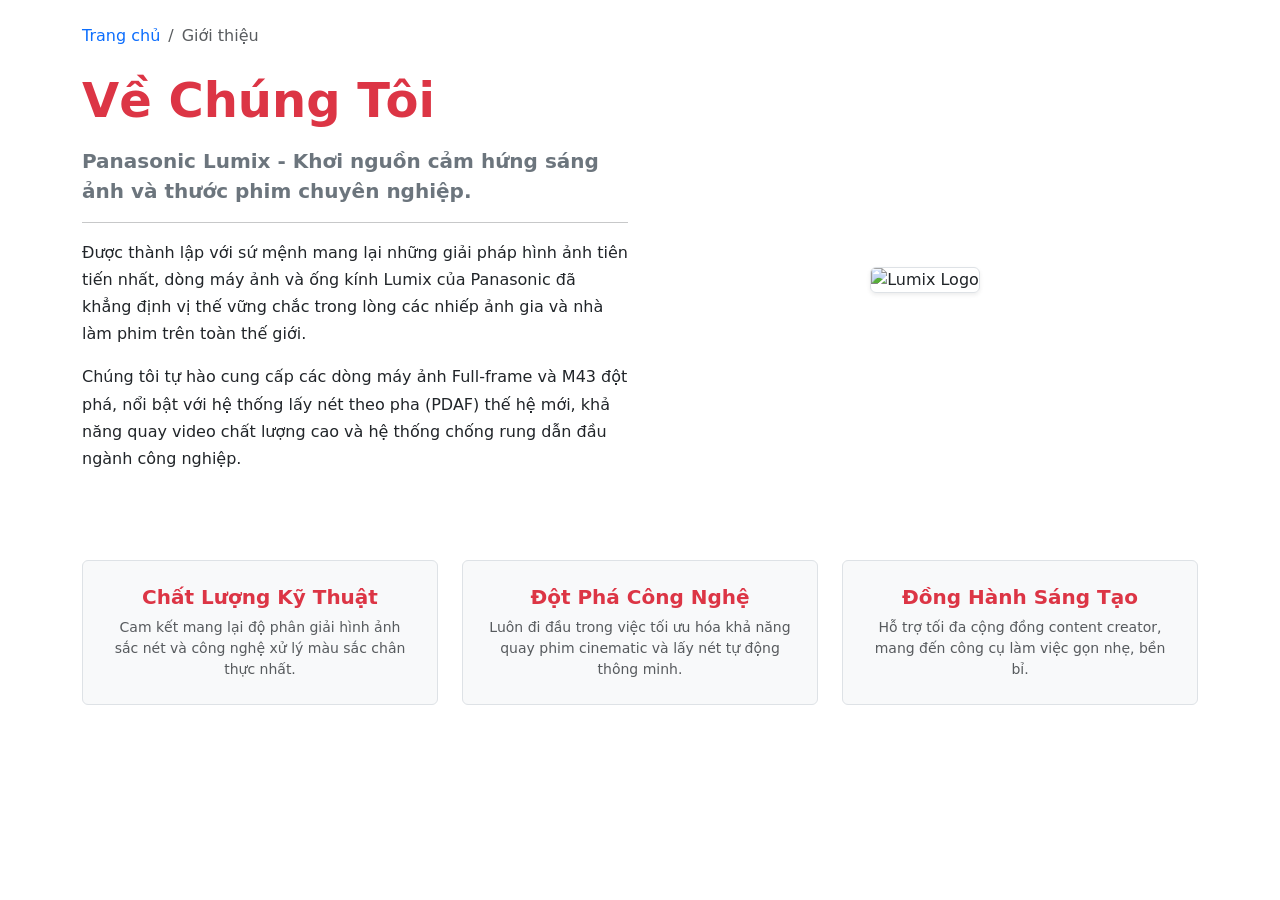
==== html/gioi-thieu.html @ 6b21265f "uppppp" ====
<!DOCTYPE html>
<html lang="vi">
<head>
    <title>Giới thiệu - KaWaSaKi</title>
    <meta charset="UTF-8">
    <meta name="viewport" content="width=device-width, initial-scale=1.0">
    
    <link href="https://cdn.jsdelivr.net/npm/bootstrap@5.3.8/dist/css/bootstrap.min.css" rel="stylesheet">
    <script src="https://cdn.jsdelivr.net/npm/bootstrap@5.3.8/dist/js/bootstrap.bundle.min.js"></script>
    
    <script src="../js/script.js"></script>
    <link rel="stylesheet" href="../css/style.css">
</head>

<body>
    <div class="container mt-4">
        <nav aria-label="breadcrumb">
            <ol class="breadcrumb">
                <li class="breadcrumb-item"><a href="../index.html" class="text-decoration-none">Trang chủ</a></li>
                <li class="breadcrumb-item active" aria-current="page">Giới thiệu</li>
            </ol>
        </nav>

        <div class="row mt-4 align-items-center">
            <div class="col-md-6">
                <h1 class="fw-bolder text-danger display-5 mb-3">Về Chúng Tôi</h1>
                <p class="lead fw-semibold text-secondary">Panasonic Lumix - Khơi nguồn cảm hứng sáng ảnh và thước phim chuyên nghiệp.</p>
                <hr>
                <p class="text-justify" style="line-height: 1.7;">
                    Được thành lập với sứ mệnh mang lại những giải pháp hình ảnh tiên tiến nhất, dòng máy ảnh và ống kính Lumix của Panasonic đã khẳng định vị thế vững chắc trong lòng các nhiếp ảnh gia và nhà làm phim trên toàn thế giới. 
                </p>
                <p class="text-justify" style="line-height: 1.7;">
                    Chúng tôi tự hào cung cấp các dòng máy ảnh Full-frame và M43 đột phá, nổi bật với hệ thống lấy nét theo pha (PDAF) thế hệ mới, khả năng quay video chất lượng cao và hệ thống chống rung dẫn đầu ngành công nghiệp.
                </p>
            </div>
            <div class="col-md-6 text-center">
                <img src="../assets/logo.jpg" class="img-fluid rounded shadow-sm border" alt="Lumix Logo" style="max-height: 350px; object-fit: cover;">
            </div>
        </div>

        <div class="row mt-5 g-4 text-center">
            <div class="col-sm-4">
                <div class="p-4 border rounded bg-light">
                    <h5 class="fw-bold text-danger">Chất Lượng Kỹ Thuật</h5>
                    <p class="small text-muted m-0">Cam kết mang lại độ phân giải hình ảnh sắc nét và công nghệ xử lý màu sắc chân thực nhất.</p>
                </div>
            </div>
            <div class="col-sm-4">
                <div class="p-4 border rounded bg-light">
                    <h5 class="fw-bold text-danger">Đột Phá Công Nghệ</h5>
                    <p class="small text-muted m-0">Luôn đi đầu trong việc tối ưu hóa khả năng quay phim cinematic và lấy nét tự động thông minh.</p>
                </div>
            </div>
            <div class="col-sm-4">
                <div class="p-4 border rounded bg-light">
                    <h5 class="fw-bold text-danger">Đồng Hành Sáng Tạo</h5>
                    <p class="small text-muted m-0">Hỗ trợ tối đa cộng đồng content creator, mang đến công cụ làm việc gọn nhẹ, bền bỉ.</p>
                </div>
            </div>
        </div>
    </div>
</body>
</html>
---- css/style.css ----
/* ==========================================
   PHẦN STYLE HEADER NÂNG CẤP (GIỐNG MẪU)
   ========================================== */
.top-bar {
    background-color: #111111;
    font-size: 13px;
    border-bottom: 1px solid #222222;
}

.hot-news-badge {
    background-color: #ff0000;
    color: white;
    padding: 3px 8px;
    font-weight: bold;
    border-radius: 4px;
    text-transform: uppercase;
}

.main-header {
    background-color: #1a1a1a;
    padding: 20px 0;
}

.search-box-group .form-control {
    background-color: #333333;
    border: none;
    color: white;
    border-top-left-radius: 4px;
    border-bottom-left-radius: 4px;
}

.search-box-group .form-control::placeholder {
    color: #888888;
}

.search-box-group .btn {
    background-color: #333333;
    border: none;
    color: #cccccc;
    border-top-right-radius: 4px;
    border-bottom-right-radius: 4px;
}

.search-box-group .btn:hover {
    background-color: #444444;
    color: white;
}

.cart-box {
    color: white;
    text-decoration: none;
    position: relative;
    display: inline-flex;
    align-items: center;
    gap: 10px;
}

.cart-icon-wrapper {
    position: relative;
}

.cart-badge {
    position: absolute;
    top: -8px;
    right: -8px;
    background-color: #ff0000;
    color: white;
    font-size: 11px;
    font-weight: bold;
    border-radius: 50%;
    width: 18px;
    height: 18px;
    display: flex;
    align-items: center;
    justify-content: center;
}

/* Định dạng lưới sản phẩm tinh chỉnh */
.object-fit-contain {
    object-fit: contain;
}
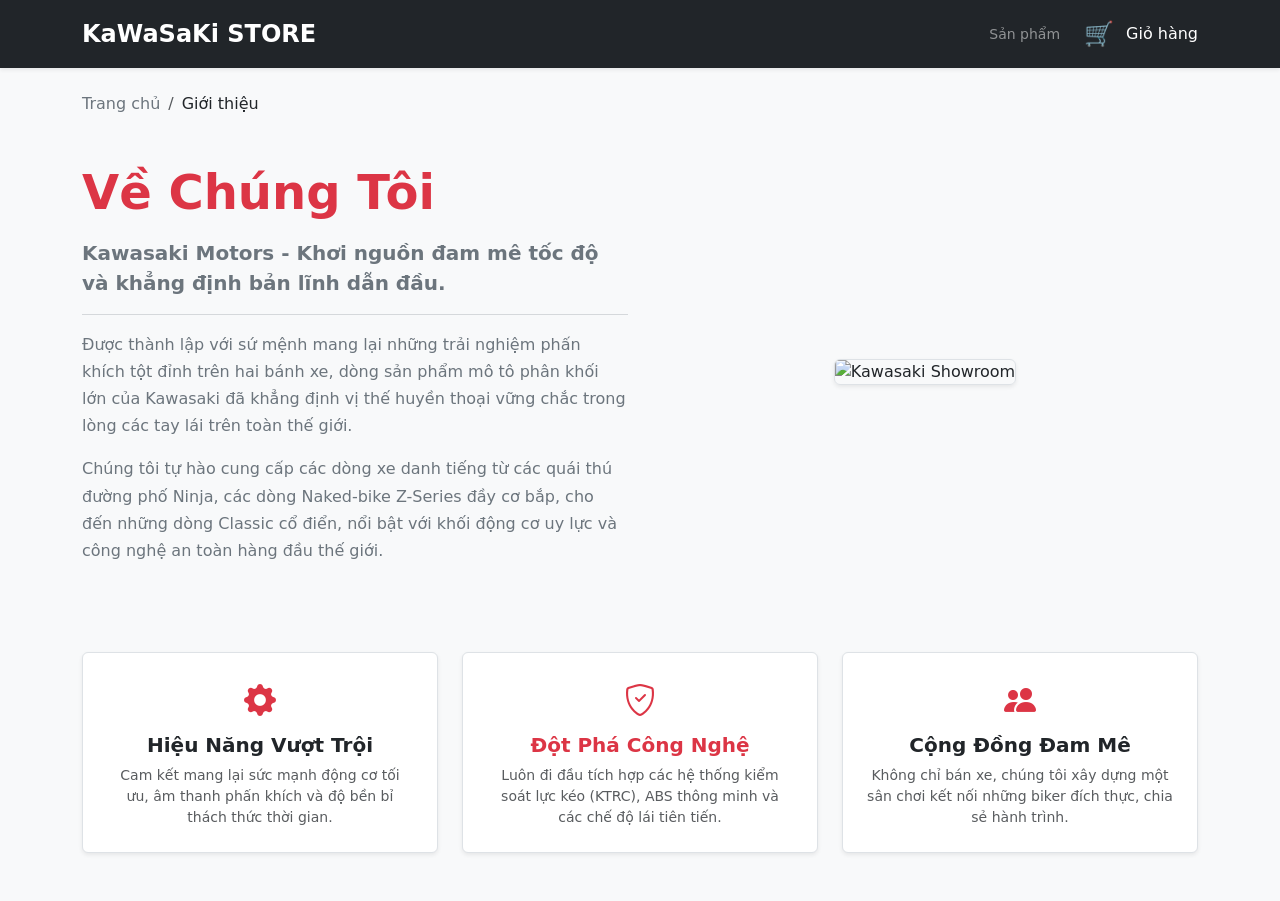
==== commit a0fba083: "upp" ====
--- a/html/gioi-thieu.html
+++ b/html/gioi-thieu.html
@@ -1,60 +1,79 @@
 <!DOCTYPE html>
 <html lang="vi">
 <head>
-    <title>Giới thiệu - KaWaSaKi</title>
+    <title>Giới thiệu - KaWaSaKi Store</title>
     <meta charset="UTF-8">
     <meta name="viewport" content="width=device-width, initial-scale=1.0">
     
-    <link href="https://cdn.jsdelivr.net/npm/bootstrap@5.3.8/dist/css/bootstrap.min.css" rel="stylesheet">
-    <script src="https://cdn.jsdelivr.net/npm/bootstrap@5.3.8/dist/js/bootstrap.bundle.min.js"></script>
+    <link href="https://cdn.jsdelivr.net/npm/bootstrap@5.3.3/dist/css/bootstrap.min.css" rel="stylesheet">
+    <link href="https://cdn.jsdelivr.net/npm/bootstrap-icons@1.11.3/font/bootstrap-icons.min.css" rel="stylesheet">
     
     <script src="../js/script.js"></script>
     <link rel="stylesheet" href="../css/style.css">
+    <script src="https://cdn.jsdelivr.net/npm/bootstrap@5.3.3/dist/js/bootstrap.bundle.min.js"></script>
 </head>
+<body class="bg-light">
 
-<body>
-    <div class="container mt-4">
+    <header class="bg-dark text-white py-3 shadow-sm">
+        <div class="container d-flex justify-content-between align-items-center">
+            <a href="../index.html" class="text-white text-decoration-none d-flex align-items-center gap-2">
+                <span class="fs-4 fw-bold tracking-wide">KaWaSaKi STORE</span>
+            </a>
+            <div class="d-flex align-items-center gap-4">
+                <a href="san-pham.html" class="text-white-50 text-decoration-none small">Sản phẩm</a>
+                <a href="gio-hang.html" class="text-white text-decoration-none position-relative d-flex align-items-center gap-2">
+                    <span class="fs-4">🛒</span>
+                    <span class="d-none d-sm-inline ms-1">Giỏ hàng</span>
+                </a>
+            </div>
+        </div>
+    </header>
+
+    <div class="container mt-4 mb-5">
         <nav aria-label="breadcrumb">
             <ol class="breadcrumb">
-                <li class="breadcrumb-item"><a href="../index.html" class="text-decoration-none">Trang chủ</a></li>
-                <li class="breadcrumb-item active" aria-current="page">Giới thiệu</li>
+                <li class="breadcrumb-item"><a href="../index.html" class="text-decoration-none text-secondary">Trang chủ</a></li>
+                <li class="breadcrumb-item active text-dark fw-medium" aria-current="page">Giới thiệu</li>
             </ol>
         </nav>
 
-        <div class="row mt-4 align-items-center">
+        <div class="row mt-4 align-items-center g-4">
             <div class="col-md-6">
                 <h1 class="fw-bolder text-danger display-5 mb-3">Về Chúng Tôi</h1>
-                <p class="lead fw-semibold text-secondary">Panasonic Lumix - Khơi nguồn cảm hứng sáng ảnh và thước phim chuyên nghiệp.</p>
-                <hr>
-                <p class="text-justify" style="line-height: 1.7;">
-                    Được thành lập với sứ mệnh mang lại những giải pháp hình ảnh tiên tiến nhất, dòng máy ảnh và ống kính Lumix của Panasonic đã khẳng định vị thế vững chắc trong lòng các nhiếp ảnh gia và nhà làm phim trên toàn thế giới. 
+                <p class="lead fw-semibold text-secondary">Kawasaki Motors - Khơi nguồn đam mê tốc độ và khẳng định bản lĩnh dẫn đầu.</p>
+                <hr class="text-secondary opacity-25">
+                <p class="text-justify text-secondary" style="line-height: 1.7;">
+                    Được thành lập với sứ mệnh mang lại những trải nghiệm phấn khích tột đỉnh trên hai bánh xe, dòng sản phẩm mô tô phân khối lớn của Kawasaki đã khẳng định vị thế huyền thoại vững chắc trong lòng các tay lái trên toàn thế giới. 
                 </p>
-                <p class="text-justify" style="line-height: 1.7;">
-                    Chúng tôi tự hào cung cấp các dòng máy ảnh Full-frame và M43 đột phá, nổi bật với hệ thống lấy nét theo pha (PDAF) thế hệ mới, khả năng quay video chất lượng cao và hệ thống chống rung dẫn đầu ngành công nghiệp.
+                <p class="text-justify text-secondary" style="line-height: 1.7;">
+                    Chúng tôi tự hào cung cấp các dòng xe danh tiếng từ các quái thú đường phố Ninja, các dòng Naked-bike Z-Series đầy cơ bắp, cho đến những dòng Classic cổ điển, nổi bật với khối động cơ uy lực và công nghệ an toàn hàng đầu thế giới.
                 </p>
             </div>
             <div class="col-md-6 text-center">
-                <img src="../assets/logo.jpg" class="img-fluid rounded shadow-sm border" alt="Lumix Logo" style="max-height: 350px; object-fit: cover;">
+                <img src="../assets/logo.jpg" class="img-fluid rounded shadow-sm border" alt="Kawasaki Showroom" style="max-height: 350px; width: 100%; object-fit: cover;">
             </div>
         </div>
 
         <div class="row mt-5 g-4 text-center">
             <div class="col-sm-4">
-                <div class="p-4 border rounded bg-light">
-                    <h5 class="fw-bold text-danger">Chất Lượng Kỹ Thuật</h5>
-                    <p class="small text-muted m-0">Cam kết mang lại độ phân giải hình ảnh sắc nét và công nghệ xử lý màu sắc chân thực nhất.</p>
+                <div class="p-4 border rounded bg-white shadow-sm h-100">
+                    <i class="bi bi-gear-fill text-danger fs-2 mb-2 d-block"></i>
+                    <h5 class="fw-bold text-dark">Hiệu Năng Vượt Trội</h5>
+                    <p class="small text-muted m-0">Cam kết mang lại sức mạnh động cơ tối ưu, âm thanh phấn khích và độ bền bỉ thách thức thời gian.</p>
                 </div>
             </div>
             <div class="col-sm-4">
-                <div class="p-4 border rounded bg-light">
+                <div class="p-4 border rounded bg-white shadow-sm h-100">
+                    <i class="bi bi-shield-check text-danger fs-2 mb-2 d-block"></i>
                     <h5 class="fw-bold text-danger">Đột Phá Công Nghệ</h5>
-                    <p class="small text-muted m-0">Luôn đi đầu trong việc tối ưu hóa khả năng quay phim cinematic và lấy nét tự động thông minh.</p>
+                    <p class="small text-muted m-0">Luôn đi đầu tích hợp các hệ thống kiểm soát lực kéo (KTRC), ABS thông minh và các chế độ lái tiên tiến.</p>
                 </div>
             </div>
             <div class="col-sm-4">
-                <div class="p-4 border rounded bg-light">
-                    <h5 class="fw-bold text-danger">Đồng Hành Sáng Tạo</h5>
-                    <p class="small text-muted m-0">Hỗ trợ tối đa cộng đồng content creator, mang đến công cụ làm việc gọn nhẹ, bền bỉ.</p>
+                <div class="p-4 border rounded bg-white shadow-sm h-100">
+                    <i class="bi bi-people-fill text-danger fs-2 mb-2 d-block"></i>
+                    <h5 class="fw-bold text-dark">Cộng Đồng Đam Mê</h5>
+                    <p class="small text-muted m-0">Không chỉ bán xe, chúng tôi xây dựng một sân chơi kết nối những biker đích thực, chia sẻ hành trình.</p>
                 </div>
             </div>
         </div>
